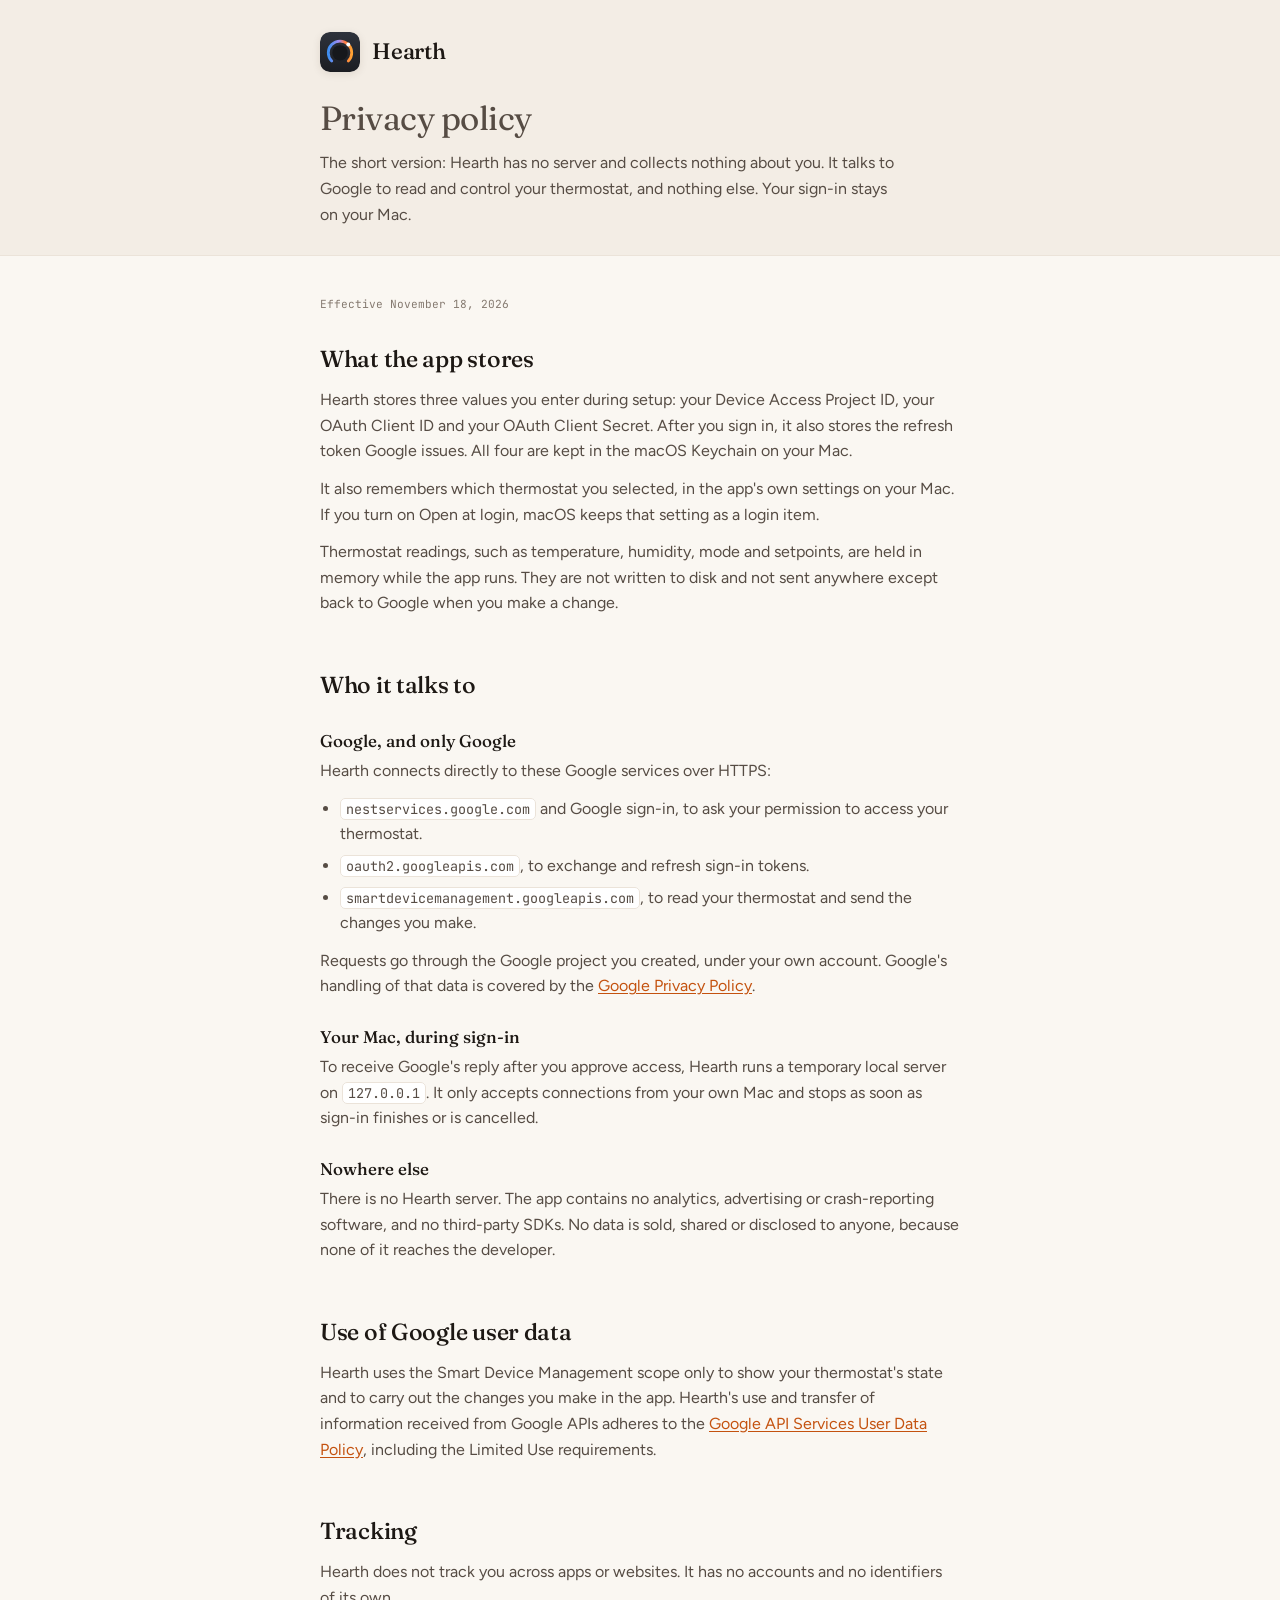
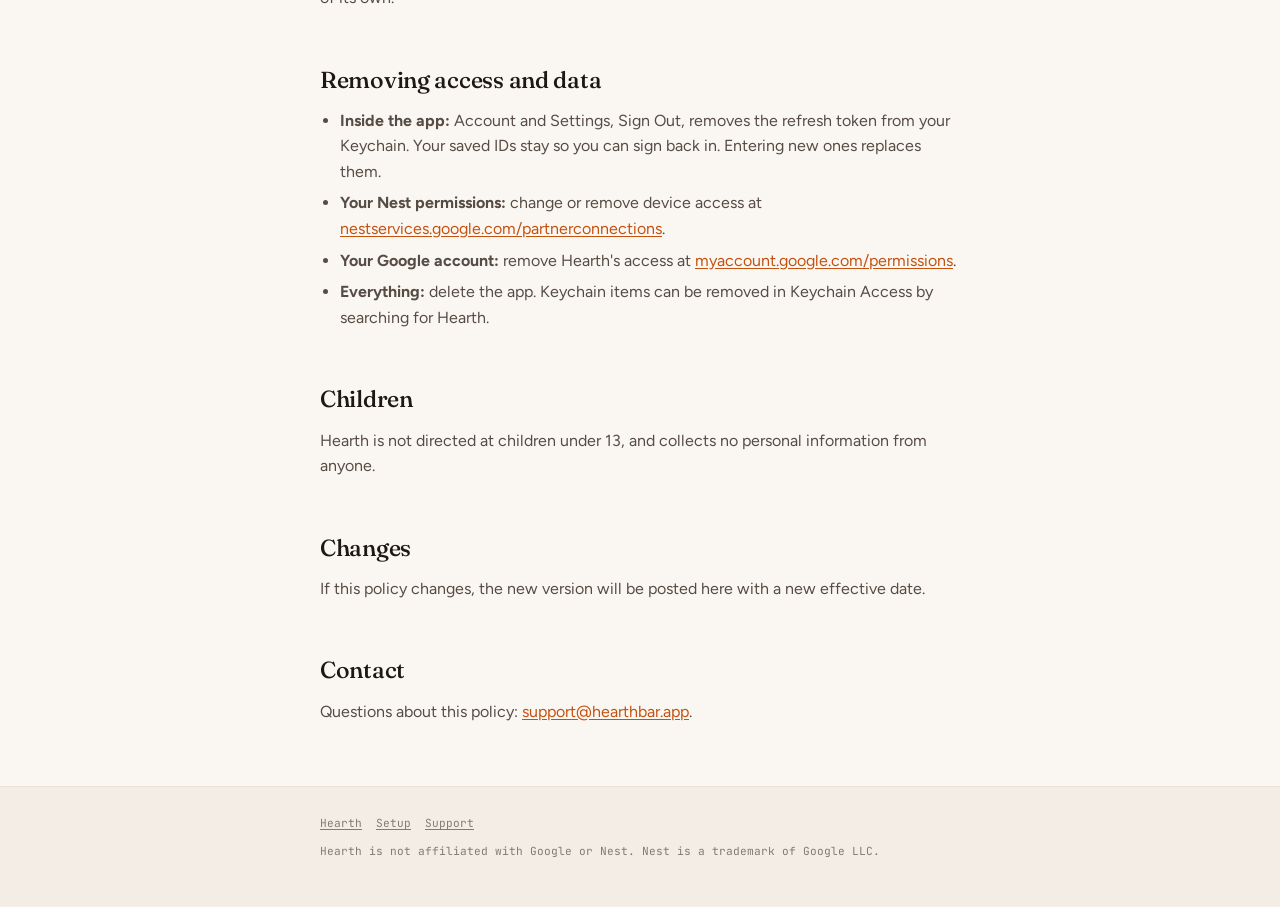
==== docs/privacy.html @ 0586a67e "Hearth: Mac menu bar app for Nest thermostats, plus hearthbar.app site - mac/: SwiftUI menu bar app " ====
<!doctype html>
<html lang="en">
<head>
<meta charset="utf-8">
<meta name="viewport" content="width=device-width, initial-scale=1">
<title>Privacy Policy · Hearth</title>
<meta name="description" content="Hearth has no server and collects nothing. It talks only to Google, and your tokens stay in your Mac's Keychain.">
<link rel="icon" href="mark.svg">
<link rel="preconnect" href="https://fonts.gstatic.com" crossorigin>
<link rel="stylesheet" href="https://fonts.googleapis.com/css2?family=Fraunces:ital,opsz,wght@0,9..144,400;0,9..144,500;1,9..144,400&family=Figtree:wght@400;500;600&family=JetBrains+Mono:wght@400;500&display=swap">
<link rel="stylesheet" href="style.css">
</head>
<body>

<div class="wrap">
  <header class="top">
    <img class="mark" src="mark.svg" alt="">
    <div class="word"><a href="index.html">Hearth</a></div>
  </header>
  <p class="lede">Privacy policy</p>
  <p class="sub">The short version: Hearth has no server and collects nothing about you. It talks to Google to read and control your thermostat, and nothing else. Your sign-in stays on your Mac.</p>
</div>

<main style="margin-top:28px;padding-top:40px">
  <div class="wrap">
    <p class="updated">Effective November 18, 2026</p>

    <section>
      <h2>What the app stores</h2>
      <p>Hearth stores three values you enter during setup: your Device Access Project ID, your OAuth Client ID and your OAuth Client Secret. After you sign in, it also stores the refresh token Google issues. All four are kept in the macOS Keychain on your Mac.</p>
      <p>It also remembers which thermostat you selected, in the app's own settings on your Mac. If you turn on Open at login, macOS keeps that setting as a login item.</p>
      <p>Thermostat readings, such as temperature, humidity, mode and setpoints, are held in memory while the app runs. They are not written to disk and not sent anywhere except back to Google when you make a change.</p>
    </section>

    <section>
      <h2>Who it talks to</h2>
      <h3>Google, and only Google</h3>
      <p>Hearth connects directly to these Google services over HTTPS:</p>
      <ul>
        <li><code>nestservices.google.com</code> and Google sign-in, to ask your permission to access your thermostat.</li>
        <li><code>oauth2.googleapis.com</code>, to exchange and refresh sign-in tokens.</li>
        <li><code>smartdevicemanagement.googleapis.com</code>, to read your thermostat and send the changes you make.</li>
      </ul>
      <p>Requests go through the Google project you created, under your own account. Google's handling of that data is covered by the <a href="https://policies.google.com/privacy">Google Privacy Policy</a>.</p>

      <h3>Your Mac, during sign-in</h3>
      <p>To receive Google's reply after you approve access, Hearth runs a temporary local server on <code>127.0.0.1</code>. It only accepts connections from your own Mac and stops as soon as sign-in finishes or is cancelled.</p>

      <h3>Nowhere else</h3>
      <p>There is no Hearth server. The app contains no analytics, advertising or crash-reporting software, and no third-party SDKs. No data is sold, shared or disclosed to anyone, because none of it reaches the developer.</p>
    </section>

    <section>
      <h2>Use of Google user data</h2>
      <p>Hearth uses the Smart Device Management scope only to show your thermostat's state and to carry out the changes you make in the app. Hearth's use and transfer of information received from Google APIs adheres to the <a href="https://developers.google.com/terms/api-services-user-data-policy">Google API Services User Data Policy</a>, including the Limited Use requirements.</p>
    </section>

    <section>
      <h2>Tracking</h2>
      <p>Hearth does not track you across apps or websites. It has no accounts and no identifiers of its own.</p>
    </section>

    <section>
      <h2>Removing access and data</h2>
      <ul>
        <li><b>Inside the app:</b> Account and Settings, Sign Out, removes the refresh token from your Keychain. Your saved IDs stay so you can sign back in. Entering new ones replaces them.</li>
        <li><b>Your Nest permissions:</b> change or remove device access at <a href="https://nestservices.google.com/partnerconnections">nestservices.google.com/partnerconnections</a>.</li>
        <li><b>Your Google account:</b> remove Hearth's access at <a href="https://myaccount.google.com/permissions">myaccount.google.com/permissions</a>.</li>
        <li><b>Everything:</b> delete the app. Keychain items can be removed in Keychain Access by searching for Hearth.</li>
      </ul>
    </section>

    <section>
      <h2>Children</h2>
      <p>Hearth is not directed at children under 13, and collects no personal information from anyone.</p>
    </section>

    <section>
      <h2>Changes</h2>
      <p>If this policy changes, the new version will be posted here with a new effective date.</p>
    </section>

    <section>
      <h2>Contact</h2>
      <p>Questions about this policy: <a href="mailto:support@hearthbar.app">support@hearthbar.app</a>.</p>
    </section>
  </div>
</main>

<div class="wrap">
  <footer>
    <div class="links">
      <a href="index.html">Hearth</a>
      <a href="setup.html">Setup</a>
      <a href="mailto:support@hearthbar.app">Support</a>
    </div>
    <p>Hearth is not affiliated with Google or Nest. Nest is a trademark of Google LLC.</p>
  </footer>
</div>

</body>
</html>
---- docs/style.css ----
:root{
  --ground:#F3EDE5; --surface:#FAF7F2; --raise:#FFFFFF;
  --ink:#1D1814; --ink2:#564C44; --ink3:#857A70;
  --line:#E1D7CB; --hair:#EBE3D9;
  --accent:#C4520F; --ember:#F0712A; --cool:#2E7CD6;
  --face:#1C1E23; --faceink:#F4F1EC;
  --shadow:rgb(60 36 18 / .10);
  --serif:"Fraunces",Iowan Old Style,Georgia,serif;
  --sans:"Figtree","Helvetica Neue",Arial,sans-serif;
  --mono:"JetBrains Mono",ui-monospace,SFMono-Regular,Menlo,monospace;
}
@media (prefers-color-scheme:dark){
  :root:not([data-theme="light"]){
    --ground:#110F0E; --surface:#191615; --raise:#221E1C;
    --ink:#F3EEE8; --ink2:#BCB2A8; --ink3:#8A8178;
    --line:#352F2B; --hair:#2A2522;
    --accent:#FF8A4C; --ember:#FF8A4C; --cool:#5BA3F2;
    --face:#26292F; --faceink:#F4F1EC;
    --shadow:rgb(0 0 0 / .45);
  }
}
:root[data-theme="dark"]{
  --ground:#110F0E; --surface:#191615; --raise:#221E1C;
  --ink:#F3EEE8; --ink2:#BCB2A8; --ink3:#8A8178;
  --line:#352F2B; --hair:#2A2522;
  --accent:#FF8A4C; --ember:#FF8A4C; --cool:#5BA3F2;
  --face:#26292F; --faceink:#F4F1EC;
  --shadow:rgb(0 0 0 / .45);
}
*{box-sizing:border-box}
html{-webkit-text-size-adjust:100%}
body{margin:0;background:var(--ground);color:var(--ink);font-family:var(--sans);line-height:1.6;overflow-x:hidden}
img{max-width:100%}
.wrap{max-width:680px;margin-inline:auto;padding-inline:20px}

/* Header and hero */
header.top{display:flex;align-items:center;gap:12px;padding-block:32px 26px}
.mark{width:40px;height:40px;flex:none;border-radius:10px;box-shadow:0 2px 8px var(--shadow)}
.word{font-family:var(--serif);font-size:1.4rem;font-weight:500;letter-spacing:-.01em}
.word a{color:inherit;text-decoration:none}
.lede{font-family:var(--serif);font-weight:400;font-size:clamp(1.55rem,5vw,2.1rem);line-height:1.2;
  letter-spacing:-.015em;text-wrap:balance;margin:0 0 12px;max-width:20ch}
.lede em{font-style:italic;color:var(--accent)}
.sub{margin:0;color:var(--ink2);max-width:58ch}
.get{margin:24px 0 0;display:flex;flex-wrap:wrap;align-items:center;gap:10px 16px}
.button{display:inline-flex;align-items:center;gap:9px;padding:11px 20px;border-radius:999px;
  background:linear-gradient(135deg,#F5853D,#D9531A);color:#fff;font-weight:600;text-decoration:none;
  box-shadow:0 1px 1px rgb(120 40 0 / .25),0 6px 18px rgb(217 83 26 / .28)}
.button:hover{filter:brightness(1.05)}
.button svg{width:18px;height:18px}
.button.quiet{background:var(--raise);color:var(--ink);border:1px solid var(--line);box-shadow:none;font-weight:500}
.note{font-size:.86rem;color:var(--ink3)}

/* Menu bar mock with the popover hanging from it */
.stage{margin:38px auto 0;max-width:520px;position:relative;z-index:1}
.menubar{height:30px;border-radius:9px;background:rgb(255 255 255 / .62);border:1px solid var(--line);
  backdrop-filter:blur(8px);display:flex;align-items:center;justify-content:flex-end;gap:16px;
  padding-inline:14px;font-size:.84rem;font-weight:600;color:var(--ink)}
.menubar .dim{color:var(--ink3);font-weight:500}
.menubar .item{display:inline-flex;align-items:center;gap:4px;padding:2px 7px;border-radius:5px}
.menubar .item.on{background:rgb(0 0 0 / .09)}
.menubar svg{width:13px;height:13px}
.panel{width:min(320px,82%);margin:8px 18px 0 auto;border-radius:16px;overflow:hidden;
  border:1px solid rgb(255 255 255 / .08);background:#252426;
  box-shadow:0 2px 6px var(--shadow),0 24px 60px var(--shadow)}
.panel img{display:block;width:100%;height:auto}
@media (prefers-color-scheme:dark){
  :root:not([data-theme="light"]) .menubar{background:rgb(40 36 34 / .7)}
  :root:not([data-theme="light"]) .menubar .item.on{background:rgb(255 255 255 / .12)}
}
:root[data-theme="dark"] .menubar{background:rgb(40 36 34 / .7)}
:root[data-theme="dark"] .menubar .item.on{background:rgb(255 255 255 / .12)}

/* Body */
main{background:var(--surface);border-block:1px solid var(--hair);padding-block:44px 50px;margin-top:-140px;padding-top:180px}
section{padding-block:0 38px}
section:last-child{padding-bottom:0}
h2{font-family:var(--serif);font-weight:500;font-size:1.45rem;letter-spacing:-.012em;margin:0 0 10px;text-wrap:balance}
h3{font-family:var(--serif);font-weight:500;font-size:1.06rem;margin:24px 0 4px}
p{margin:0 0 12px;color:var(--ink2);max-width:64ch}
.eyebrow{font-family:var(--mono);font-size:.66rem;letter-spacing:.16em;text-transform:uppercase;color:var(--accent);margin:0 0 6px}
ul,ol{margin:0 0 12px;padding-left:20px;color:var(--ink2);max-width:64ch}
li{margin-bottom:6px}
a{color:var(--accent);text-underline-offset:2px}
code{font-family:var(--mono);font-size:.84em;background:var(--raise);border:1px solid var(--hair);border-radius:5px;padding:1px 5px;overflow-wrap:anywhere}

.steps{list-style:none;padding:0;margin:0;display:grid;gap:16px}
.steps li{display:grid;grid-template-columns:26px 1fr;gap:12px;margin:0;align-items:baseline}
.steps .n{font-family:var(--mono);font-size:.72rem;color:var(--ember)}
.steps b{font-family:var(--serif);font-weight:500;font-size:1.04rem;color:var(--ink);display:block}

.grid{display:grid;grid-template-columns:repeat(2,minmax(0,1fr));gap:12px;margin:18px 0 0}
.tile{background:var(--raise);border:1px solid var(--line);border-radius:14px;padding:16px 16px 14px}
.tile .ic{width:30px;height:30px;border-radius:8px;display:grid;place-items:center;margin-bottom:10px;color:#fff}
.tile .ic svg{width:16px;height:16px}
.tile b{display:block;font-family:var(--serif);font-weight:500;color:var(--ink);margin-bottom:2px}
.tile span{font-size:.92rem;color:var(--ink2);line-height:1.5;display:block}
.ic.ember{background:linear-gradient(135deg,#F5853D,#D9531A)}
.ic.cool{background:linear-gradient(135deg,#5BA3F2,#2462C7)}
.ic.leaf{background:linear-gradient(135deg,#5CCB78,#2E9A4F)}
.ic.teal{background:linear-gradient(135deg,#4CC9CF,#1F8E99)}
.ic.plum{background:linear-gradient(135deg,#B48CF5,#7A4FD6)}
.ic.slate{background:linear-gradient(135deg,#7D8594,#4A505C)}

.card{background:var(--raise);border:1px solid var(--line);border-radius:14px;padding:18px 20px}
.card p:last-child,.card ul:last-child{margin-bottom:0}
.needs{list-style:none;padding:0;margin:0 0 14px;display:grid;gap:10px}
.needs li{display:grid;grid-template-columns:auto 1fr;gap:4px 14px;align-items:baseline;margin:0}
.needs .k{font-family:var(--mono);font-size:.72rem;letter-spacing:.06em;color:var(--ink3);min-width:62px}
.needs .v{color:var(--ink)}

figure{margin:0}
figcaption{font-size:.86rem;line-height:1.5;color:var(--ink3);margin-top:12px;max-width:60ch}
.shots{display:grid;grid-template-columns:repeat(2,minmax(0,1fr));gap:18px;max-width:520px;margin:26px auto 8px}
.shots.one{grid-template-columns:minmax(0,1fr);max-width:280px}
.shots figcaption{grid-column:1/-1;margin-top:0;text-align:center;margin-inline:auto}
.shot{border-radius:14px;overflow:hidden;background:#252426;border:1px solid var(--line);
  box-shadow:0 1px 2px var(--shadow),0 10px 28px var(--shadow)}
.shot img{display:block;width:100%;height:auto}
.wide{max-width:600px;margin:22px auto 6px}
.wide .shot{border-radius:12px}

.fig{margin:22px auto 6px;max-width:460px}
.fig svg{display:block;width:100%;height:auto}
.dg{font-family:var(--sans);font-size:13px}
.dg text{fill:var(--ink2)}
.dg .ink{fill:var(--ink)}
.dg .serif{font-family:var(--serif);font-size:15px;font-weight:500}
.dg .sm{font-size:11.5px;fill:var(--ink3)}
.dg .mono{font-family:var(--mono);font-size:9.5px;letter-spacing:.14em;fill:var(--ink3)}
.dg .box{fill:var(--raise);stroke:var(--line)}
.dg .zone{fill:none;stroke:var(--line);stroke-dasharray:4 4}
.dg .arrow{fill:none;stroke:var(--ink3);stroke-width:1.5}
.dg .arrow.ember{stroke:var(--ember)}
.dg .head{fill:var(--ink3)}
.dg .acc{fill:var(--accent)}

/* Setup guide */
.guide{counter-reset:step;list-style:none;padding:0;margin:0;display:grid;gap:14px}
.guide > li{counter-increment:step;background:var(--raise);border:1px solid var(--line);border-radius:14px;
  padding:16px 18px 6px 58px;position:relative;margin:0}
.guide > li::before{content:counter(step);position:absolute;left:18px;top:15px;width:26px;height:26px;border-radius:50%;
  display:grid;place-items:center;font-family:var(--mono);font-size:.78rem;font-weight:500;color:#fff;
  background:linear-gradient(135deg,#F5853D,#D9531A)}
.guide h3{margin:0 0 6px}
.guide p,.guide ul{font-size:.96rem}
.tip{border-left:3px solid var(--cool);background:var(--raise);border-radius:0 12px 12px 0;padding:14px 18px;margin:18px 0}
.tip p:last-child{margin-bottom:0}
.tip b{color:var(--ink)}

footer{padding-block:28px 46px;font-family:var(--mono);font-size:.7rem;color:var(--ink3)}
footer .links{display:flex;flex-wrap:wrap;gap:14px;align-items:center;margin-bottom:10px}
footer a{color:var(--ink3)}
footer p{font-size:.7rem;color:var(--ink3);margin:0;max-width:none}
.updated{font-family:var(--mono);font-size:.7rem;color:var(--ink3);margin:0 0 26px}

@media (max-width:520px){
  .grid{grid-template-columns:minmax(0,1fr)}
  .shots{gap:12px}
  .guide > li{padding-left:50px}
  .guide > li::before{left:14px}
  main{margin-top:-110px;padding-top:150px}
}
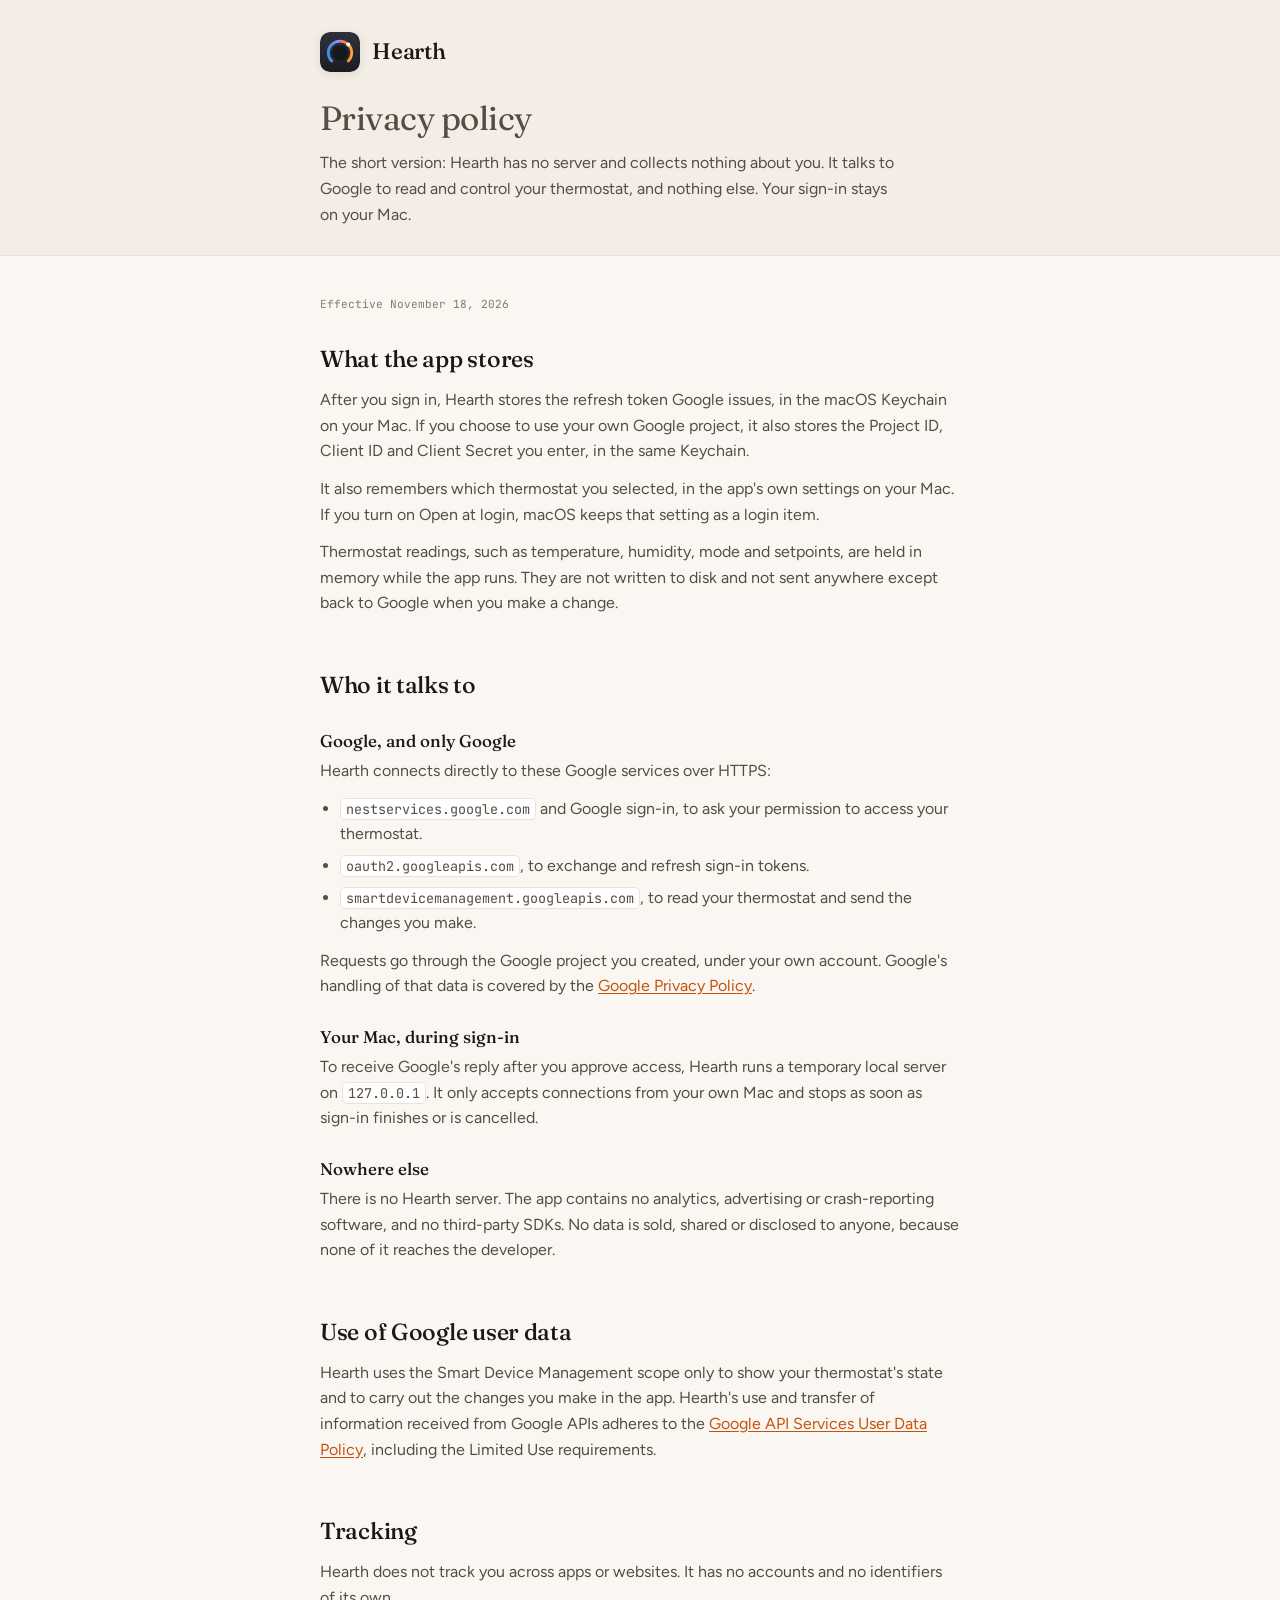
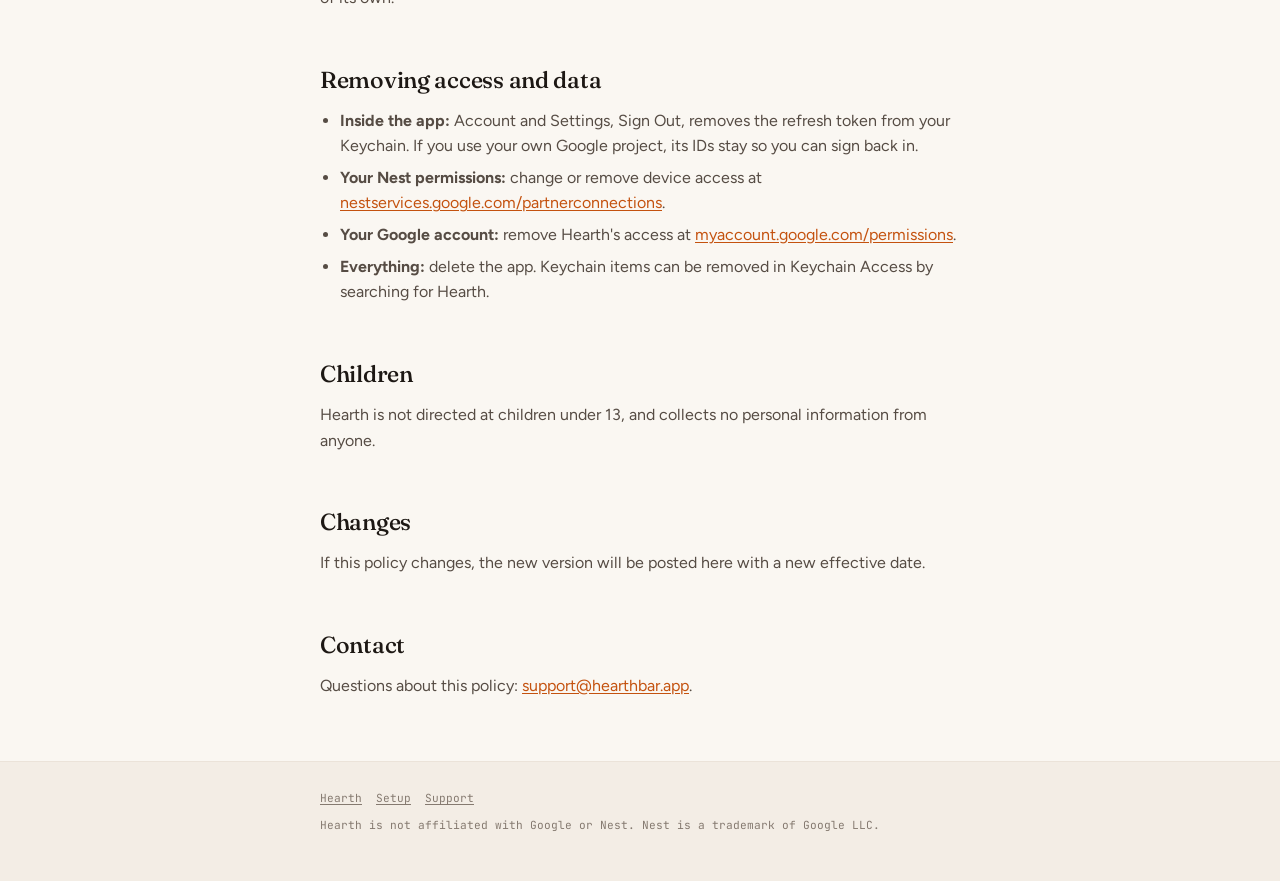
==== commit d47b5c94: "Simplify sign-in to one click with built-in credentials The setup window is now a single screen: Sig" ====
--- a/docs/privacy.html
+++ b/docs/privacy.html
@@ -27,7 +27,7 @@
 
     <section>
       <h2>What the app stores</h2>
-      <p>Hearth stores three values you enter during setup: your Device Access Project ID, your OAuth Client ID and your OAuth Client Secret. After you sign in, it also stores the refresh token Google issues. All four are kept in the macOS Keychain on your Mac.</p>
+      <p>After you sign in, Hearth stores the refresh token Google issues, in the macOS Keychain on your Mac. If you choose to use your own Google project, it also stores the Project ID, Client ID and Client Secret you enter, in the same Keychain.</p>
       <p>It also remembers which thermostat you selected, in the app's own settings on your Mac. If you turn on Open at login, macOS keeps that setting as a login item.</p>
       <p>Thermostat readings, such as temperature, humidity, mode and setpoints, are held in memory while the app runs. They are not written to disk and not sent anywhere except back to Google when you make a change.</p>
     </section>
@@ -63,7 +63,7 @@
     <section>
       <h2>Removing access and data</h2>
       <ul>
-        <li><b>Inside the app:</b> Account and Settings, Sign Out, removes the refresh token from your Keychain. Your saved IDs stay so you can sign back in. Entering new ones replaces them.</li>
+        <li><b>Inside the app:</b> Account and Settings, Sign Out, removes the refresh token from your Keychain. If you use your own Google project, its IDs stay so you can sign back in.</li>
         <li><b>Your Nest permissions:</b> change or remove device access at <a href="https://nestservices.google.com/partnerconnections">nestservices.google.com/partnerconnections</a>.</li>
         <li><b>Your Google account:</b> remove Hearth's access at <a href="https://myaccount.google.com/permissions">myaccount.google.com/permissions</a>.</li>
         <li><b>Everything:</b> delete the app. Keychain items can be removed in Keychain Access by searching for Hearth.</li>
